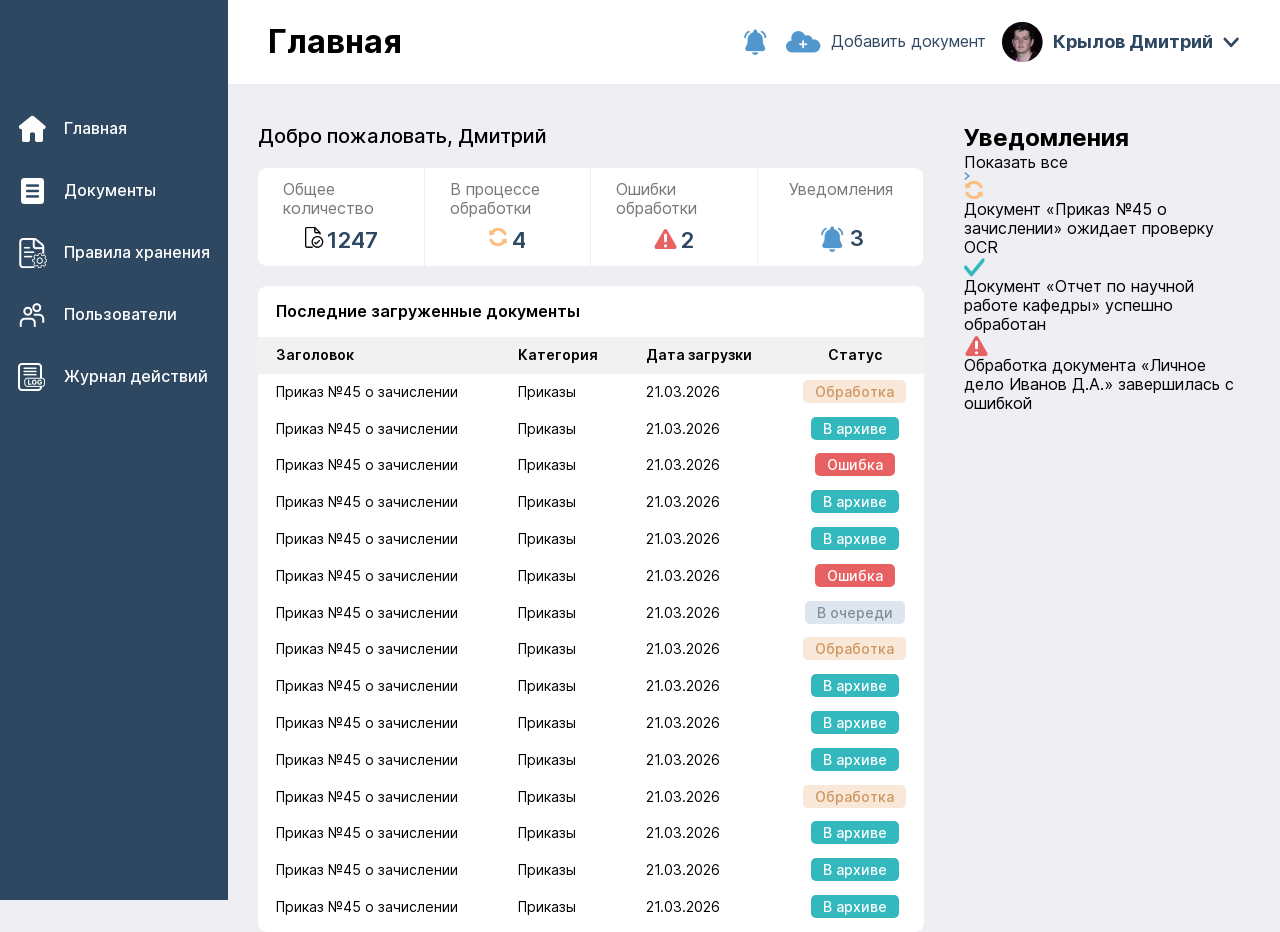
==== index.html @ 473d3536 "Первый коммит" ====
<!DOCTYPE html>

<head>
    <meta charset="UTF-8">
    <meta name="viewport" content="width=device-width, initial-scale=1.0">
    <title>Архив вуза</title>
    <link rel="stylesheet" href="style.css">
</head>

<body>
    <header>
        <nav class="sidebar__nav" aria-label="Боковая навигация">
            <ul class="sidebar__list">
                <li class="sidebar__item sidebar__item--active">
                    <a href="#" class="sidebar__link">
                        <span class="sidebar__icon" aria-hidden="true">
                            <img src="assets/icons/home.png" alt="">
                        </span>
                        <span class="sidebar__text">Главная</span>
                    </a>
                </li>
                <li class="sidebar__item">
                    <a href="#" class="sidebar__link">
                        <span class="sidebar__icon" aria-hidden="true">
                            <img src="assets/icons/docs.png" alt="">
                        </span>
                        <span class="sidebar__text">Документы</span>
                    </a>
                </li>
                <li class="sidebar__item">
                    <a href="#" class="sidebar__link">
                        <span class="sidebar__icon" aria-hidden="true">
                            <img src="assets/icons/rules.png" alt="">
                        </span>
                        <span class="sidebar__text">Правила хранения</span>
                    </a>
                </li>
                <li class="sidebar__item">
                    <a href="#" class="sidebar__link">
                        <span class="sidebar__icon" aria-hidden="true">
                            <img src="assets/icons/users.png" alt="">
                        </span>
                        <span class="sidebar__text">Пользователи</span>
                    </a>
                </li>
                <li class="sidebar__item">
                    <a href="#" class="sidebar__link">
                        <span class="sidebar__icon" aria-hidden="true">
                            <img src="assets/icons/log.png" alt="">
                        </span>
                        <span class="sidebar__text">Журнал действий</span>
                    </a>
                </li>
            </ul>
        </nav>
    </header>
    <main class="main-container">
        <nav class="topbar__nav">
            <h1 class="topbar__title">Главная</h1>

            <div class="topbar__right">
                <a href="#" class="topbar__icon-button" aria-label="Уведомления">
                    <img src="assets/icons/bell.png" alt="">
                </a>

                <a href="#" class="topbar__action">
                    <span class="topbar__action-icon">
                        <img src="assets/icons/add.png" alt="">
                    </span>
                    <span class="topbar__action-text">Добавить документ</span>
                </a>

                <div class="topbar__profile">
                    <button class="topbar__profile-button" type="button">
                        <span class="topbar__avatar">
                            <img src="assets/images/avatar.jpg" alt="Профиль">
                        </span>
                        <span class="topbar__username">Крылов Дмитрий</span>
                        <span class="topbar__arrow">
                            <img src="assets/icons/arrow-down.png" alt="">
                        </span>
                    </button>
                </div>
            </div>
        </nav>
        <div class="main-content">
            <div class="main-content__left">
                <h2 class="welcome">Добро пожаловать, Дмитрий</h2>
                <section class="summary">
                    <ul class="summary__list">
                        <li class="summary__item">
                            <p class="summary__title">Общее количество</p>
                            <div class="summary__value-container">
                                <span class="summary__icon">
                                    <img src="assets/icons/loading-docs.png">
                                </span>
                                <span class="summary__value">1247</span>
                            </div>
                        </li>
                        <li class="summary__item">
                            <p class="summary__title">В процессе обработки</p>
                            <div class="summary__value-container">
                                <span class="summary__icon">
                                    <img src="assets/icons/loading-arrow.png">
                                </span>
                                <span class="summary__value">4</span>
                            </div>
                        </li>
                        <li class="summary__item">
                            <p class="summary__title">Ошибки обработки</p>
                            <div class="summary__value-container">
                                <span class="summary__icon">
                                    <img src="assets/icons/error.png">
                                </span>
                                <span class="summary__value">2</span>
                            </div>
                        </li>
                        <li class="summary__item">
                            <p class="summary__title">Уведомления</p>
                            <div class="summary__value-container">
                                <span class="summary__icon">
                                    <img src="assets/icons/bell.png">
                                </span>
                                <span class="summary__value">3</span>
                            </div>
                        </li>
                    </ul>
                </section>
                <section class="recent-documents">
                    <h2 class="recent-documents__title">Последние загруженные документы</h2>
                    <table class="recent-documents__table table">
                        <thead class="table__head">
                            <tr class="table__row">
                                <th scope="col" class="table__cell--header">Заголовок</th>
                                <th scope="col" class="table__cell--header">Категория</th>
                                <th scope="col" class="table__cell--header">Дата загрузки</th>
                                <th scope="col" class="table__cell--header table__status">Статус</th>
                            </tr>
                        </thead>
                        <tbody class="table__body">
                            <tr class="table__row">
                                <td class="table__cell">Приказ №45 о зачислении</td>
                                <td class="table__cell">Приказы</td>
                                <td class="table__cell">21.03.2026</td>
                                <td class="table__cell table__status"><span class="status status--processing">Обработка</span></td>
                            </tr>
                            <tr class="table__row">
                                <td class="table__cell">Приказ №45 о зачислении</td>
                                <td class="table__cell">Приказы</td>
                                <td class="table__cell">21.03.2026</td>
                                 <td class="table__cell table__status"><span class="status status--archive">В архиве</span></td>
                            </tr>
                            <tr class="table__row">
                                <td class="table__cell">Приказ №45 о зачислении</td>
                                <td class="table__cell">Приказы</td>
                                <td class="table__cell">21.03.2026</td>
                                 <td class="table__cell table__status"><span class="status status--error">Ошибка</span></td>
                            </tr>
                            <tr class="table__row">
                                <td class="table__cell">Приказ №45 о зачислении</td>
                                <td class="table__cell">Приказы</td>
                                <td class="table__cell">21.03.2026</td>
                                 <td class="table__cell table__status"><span class="status status--archive">В архиве</span></td>
                            </tr>
                            <tr class="table__row">
                                <td class="table__cell">Приказ №45 о зачислении</td>
                                <td class="table__cell">Приказы</td>
                                <td class="table__cell">21.03.2026</td>
                                 <td class="table__cell table__status"><span class="status status--archive">В архиве</span></td>
                            </tr>
                            <tr class="table__row">
                                <td class="table__cell">Приказ №45 о зачислении</td>
                                <td class="table__cell">Приказы</td>
                                <td class="table__cell">21.03.2026</td>
                                 <td class="table__cell table__status"><span class="status status--error">Ошибка</span></td>
                            </tr>
                            <tr class="table__row">
                                <td class="table__cell">Приказ №45 о зачислении</td>
                                <td class="table__cell">Приказы</td>
                                <td class="table__cell">21.03.2026</td>
                                 <td class="table__cell table__status"><span class="status status--queue">В очереди</span></td>
                            </tr>
                            <tr class="table__row">
                                <td class="table__cell">Приказ №45 о зачислении</td>
                                <td class="table__cell">Приказы</td>
                                <td class="table__cell">21.03.2026</td>
                                 <td class="table__cell table__status"><span class="status status--processing">Обработка</span></td>
                            </tr>
                            <tr class="table__row">
                                <td class="table__cell">Приказ №45 о зачислении</td>
                                <td class="table__cell">Приказы</td>
                                <td class="table__cell">21.03.2026</td>
                                 <td class="table__cell table__status"><span class="status status--archive">В архиве</span></td>
                            </tr>
                            <tr class="table__row">
                                <td class="table__cell">Приказ №45 о зачислении</td>
                                <td class="table__cell">Приказы</td>
                                <td class="table__cell">21.03.2026</td>
                                 <td class="table__cell table__status"><span class="status status--archive">В архиве</span></td>
                            </tr>
                            <tr class="table__row">
                                <td class="table__cell">Приказ №45 о зачислении</td>
                                <td class="table__cell">Приказы</td>
                                <td class="table__cell">21.03.2026</td>
                                 <td class="table__cell table__status"><span class="status status--archive">В архиве</span></td>
                            </tr>
                            <tr class="table__row">
                                <td class="table__cell">Приказ №45 о зачислении</td>
                                <td class="table__cell">Приказы</td>
                                <td class="table__cell">21.03.2026</td>
                                 <td class="table__cell table__status"><span class="status status--processing">Обработка</span></td>
                            </tr>
                            <tr class="table__row">
                                <td class="table__cell">Приказ №45 о зачислении</td>
                                <td class="table__cell">Приказы</td>
                                <td class="table__cell">21.03.2026</td>
                                 <td class="table__cell table__status"><span class="status status--archive">В архиве</span></td>
                            </tr>
                            <tr class="table__row">
                                <td class="table__cell">Приказ №45 о зачислении</td>
                                <td class="table__cell">Приказы</td>
                                <td class="table__cell">21.03.2026</td>
                                 <td class="table__cell table__status"><span class="status status--archive">В архиве</span></td>
                            </tr>
                            <tr class="table__row">
                                <td class="table__cell">Приказ №45 о зачислении</td>
                                <td class="table__cell">Приказы</td>
                                <td class="table__cell">21.03.2026</td>
                                 <td class="table__cell table__status"><span class="status status--archive">В архиве</span></td>
                            </tr>
                        </tbody>
                    </table>
                </section>
            </div>
            <div class="main-content__right">
                <section class="notifications">
                    <h2 class="notifications__title">Уведомления</h2>
                    <span class="notificationss__detail">Показать все</span>
                    <span class="notifications__arrow">
                        <img src="assets/icons/arrow-right.png" alt="">
                    </span>
                    <ul class="notifications__list">
                        <li class="notifications__item notifications__item--processing">
                            <span class="notifications__icon">
                                <img src="assets/icons/loading-arrow.png" alt="">
                            </span>
                            <p class="notifications__text">
                                Документ «Приказ №45 о зачислении» ожидает проверку OCR
                            </p>
                        </li>

                        <li class="notifications__item notifications__item--success">
                            <span class="notifications__icon">
                                <img src="assets/icons/check.png" alt="">
                            </span>
                            <p class="notifications__text">
                                Документ «Отчет по научной работе кафедры» успешно обработан
                            </p>
                        </li>

                        <li class="notifications__item notifications__item--error">
                            <span class="notifications__icon">
                                <img src="assets/icons/error.png" alt="">
                            </span>
                            <p class="notifications__text">
                                Обработка документа «Личное дело Иванов Д.А.» завершилась с ошибкой
                            </p>
                        </li>
                    </ul>
                </section>
                <!-- <section class="statistics">
                    <div class="statistics__header">
                        <h2 class="statistics__title">Статистика обработки документов</h2>

                        <button class="statistics__period" type="button">
                            <span class="statistics__period-text">За 30 дней</span>
                            <span class="statistics__period-icon" aria-hidden="true">
                                <img src="assets/icons/arrow-down-grey.png" alt="">
                            </span>
                        </button>

                    </div>
                    <div class="statistics__content">
                        <div class="statistics__top">
                            <ul class="statistics__legend">
                                <li class="statistics__legend-item">
                                    <span class="statistics__legend-marker statistics__legend-marker--archive"></span>
                                    <span class="statistics__legend-text">Архивировано</span>
                                </li>
                                <li class="statistics__legend-item">
                                    <span
                                        class="statistics__legend-marker statistics__legend-marker--processing"></span>
                                    <span class="statistics__legend-text">В обработке</span>
                                </li>
                                <li class="statistics__legend-item">
                                    <span class="statistics__legend-marker statistics__legend-marker--queue"></span>
                                    <span class="statistics__legend-text">В очереди</span>
                                </li>
                                <li class="statistics__legend-item">
                                    <span class="statistics__legend-marker statistics__legend-marker--error"></span>
                                    <span class="statistics__legend-text">Ошибки</span>
                                </li>
                            </ul>

                            <div class="statistics__donut-chart">
                                <canvas id="donutChart"></canvas>
                            </div>
                        </div>

                        <div class="statistics__chart">
                            <canvas id="barChart"></canvas>
                        </div>
                    </div>
                </section> -->
            </div>
        </div>
    </main>
    <footer>

    </footer>
</body>
<html lang="ru">

</html>
---- style.css ----
/* * {
    outline: 4px solid red !important;
} */

@font-face {
    font-family: 'Inter';
    src: url('assets/fonts/Inter-Regular.woff2') format('woff2');
    font-weight: 400;
    font-style: normal;
    font-display: swap;
}

@font-face {
    font-family: 'Inter';
    src: url('assets/fonts/Inter-Medium.woff2') format('woff2');
    font-weight: 500;
    font-style: normal;
    font-display: swap;
}

@font-face {
    font-family: 'Inter';
    src: url('assets/fonts/Inter-SemiBold.woff2') format('woff2');
    font-weight: 600;
    font-style: normal;
    font-display: swap;
}

@font-face {
    font-family: 'Inter';
    src: url('assets/fonts/Inter-Bold.woff2') format('woff2');
    font-weight: 700;
    font-style: normal;
    font-display: swap;
}

*,
::before,
::after {
    box-sizing: border-box;
}

:where(ul, ol):where([class]) {
    padding-left: 0;
}

body,
:where(blockquote, figure, fieldset):where([class]) {
    margin: 0;
}

:where(h1,
    h2,
    h3,
    h4,
    h5,
    h6,
    p,
    ul,
    ol,
    dl):where([class]) {
    margin-block: 0;
}

:where(dd[class]) {
    margin-left: 0;
}

:where(fieldset[class]) {
    padding: 0;
    border: none;
}

:where(ul[class]) {
    list-style: none;
}


:where(address[class]) {
    font-style: normal;
}

p {
    --paragraphMarginBottom: 24px;
    margin-block: 0;
}

p:where(:not([class]):not(:last-child)) {
    margin-bottom: var(--paragraphMarginBottom);
}

p:where(:not([class]):not(:last-child)) {
    margin-bottom: var(--paragraphMarginBottom);
}

img,
video {
    display: block;
    max-width: 100%;
    height: auto;
}

input,
textarea,
select,
button {
    font: inherit;
}

html {
    height: 100%;
    /* scrollbar-gutter: stable; */
    scroll-behavior: smooth;
}



body {
    min-height: 100%;
    line-height: 1.2;
}

button,
label {
    cursor: pointer;
}

button {
    -webkit-tap-highlight-color: transparent;
}

:where(table) {
    border-collapse: collapse;
    border-color: currentColor;
}

:root {
    --color-bg: #EFEEF3;
    --color-bg-second: #FFFFFF;
    --color-text: #000000;
    --color-nav-text: #FFFFFF;
    --color-accent: #2E4861;

    --font-family: 'Inter', sans-serif;
    --font-size: 1rem;
}

body {
    background-color: var(--color-bg);
    font-family: 'Inter';

}

.main-container {
    margin-left: 228px;
    width: calc(100% - 228px);
}

.main-content {
    display: flex;
    justify-content: space-between;
    gap: 40px;
    padding-inline: 30px;
    width: 100%;
}

.main-content__left {
    width: 70%;
}

.main-content__right {
    width: 30%;
}


.sidebar__nav {
    position: fixed;
    top: 0;
    left: 0;
    width: 228px;
    height: 100vh;
    background-color: var(--color-accent);

}

.sidebar__list {
    margin-top: 114px;
    padding-inline: 17px;
}

.sidebar__link {
    display: flex;
    align-items: center;
    margin-bottom: 32px;
    text-decoration: none;
}

.sidebar__icon {
    margin-right: 17px;
}

.sidebar__text {
    color: var(--color-bg-second);
    font-weight: 500;
    font-size: 16px;
}

.topbar__nav {
    background-color: var(--color-nav-text);
    width: 100%;
    margin-bottom: 40px;
    display: flex;
    justify-content: space-between;
    align-items: center;
    padding: 22px 40px;
}


.topbar__title {
    font-size: 32px;
    font-weight: 700;
}

.topbar__right {
    display: flex;
    align-items: center;
    gap: 16px;
    max-width: 530px;
}

.topbar__action {
    display: flex;
    align-items: center;
    gap: 10px;
    text-decoration: none;
}

.topbar__action-text {
    color: var(--color-accent);
    font-weight: 400;
}

.topbar__profile-button {
    display: flex;
    align-items: center;
    gap: 10px;
    padding: 0;
    border: none;
    background-color: var(--color-bg-second);
}

.topbar__username {
    color: var(--color-accent);
    font-weight: 700;
    font-size: 18px;
}



.welcome {
    font-size: 20px;
    font-weight: 500;
    margin-bottom: 20px;
}

.summary {
    background-color: var(--color-bg-second);
    width: 100%;
    border-radius: 9px;
    margin-bottom: 20px;
}

.summary__list {
    display: flex;
    flex-direction: row;
}

.summary__item {
    width: 25%;
    display: flex;
    flex-direction: column;
    align-items: center;
    justify-content: space-between;
    border-right: 1px solid #EFEFF1;
    padding: 12px 25px;
}

.summary__title {
    color: #797878;
    font-size: 16px;
    margin-bottom: 9px;
}

.summary__value-container {
    display: flex;
    gap:3px;
}

.summary__value {
    color: var(--color-accent);
    font-size: 22px;
    font-weight: 600;
}

.recent-documents {
    background-color: var(--color-bg-second);
    border-radius: 9px;
    padding-bottom: 6px;
}

.recent-documents__title {
    color: var(--color-text);
    padding: 16px 18px;
    font-size: 16px;
    font-weight: 600;
}

.recent-documents__table {
    width: 100%;
    text-align: left;
    font-size: 14px;
}

.table__head {
    background-color: #F1F1F1;
    width: 100%;
}

.table__cell--header  {
    font-weight: 600;
    padding: 10px 18px;

}

.table__cell{
    font-weight: 400;
    padding: 10px 18px;
}


.table__status {
    text-align: center;
    width:10%;

}

.status {
    padding: 3px 12px;
    text-align: center;
    border-radius: 5px;
    font-size: 14px;
    font-weight: 500;
    color:var(--color-nav-text);
}

.status--archive {
    background-color: #33B8BE;
}

.status--error {
    background-color: #E76162;
}

.status--processing {
    background-color: #F9E8D8;
    color: #CE9560;
}

.status--queue{
    background-color:#DDE6EF;
    color: #808E9B;
}
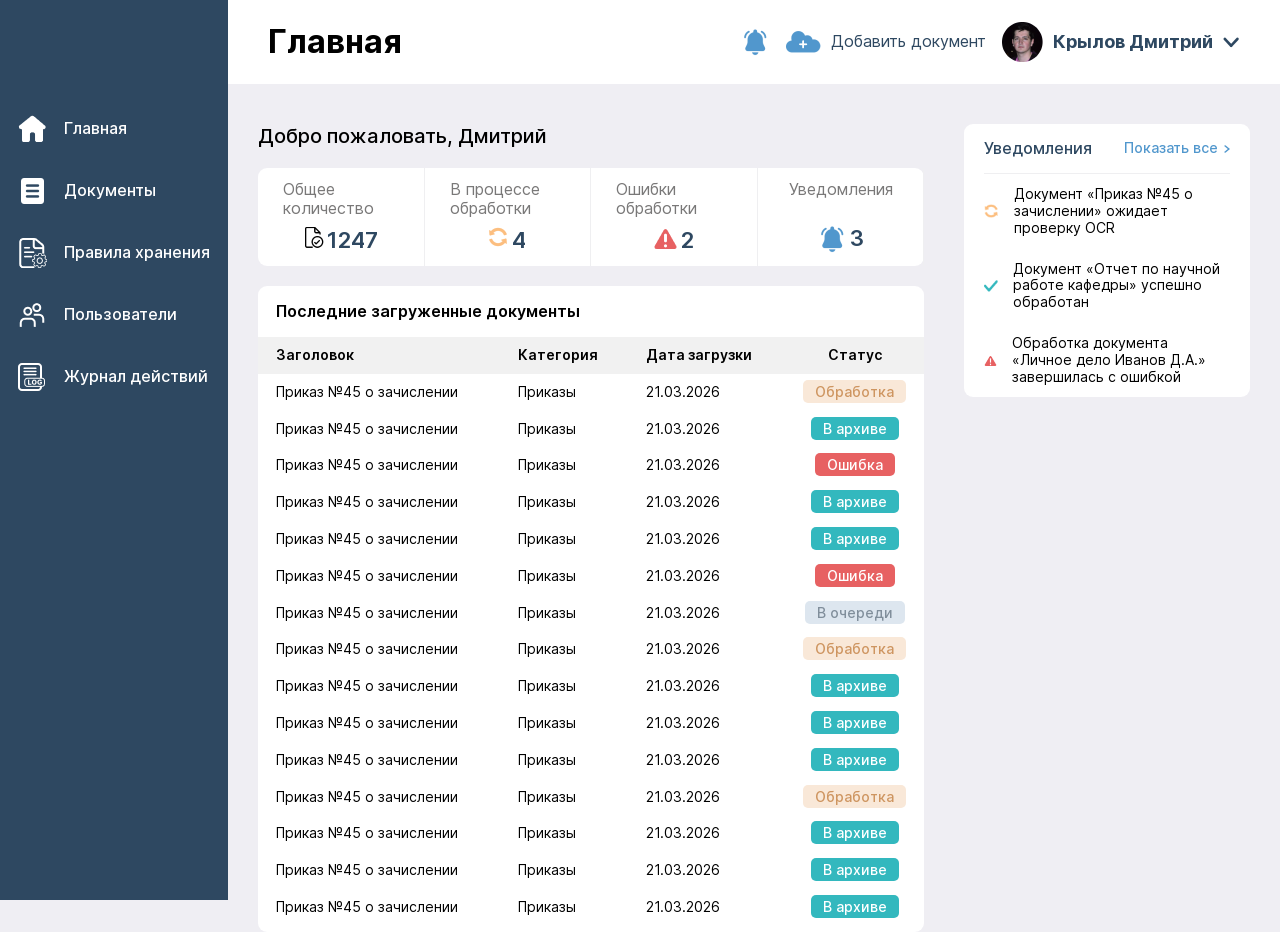
==== commit 7ed34097: "Notifications have been made" ====
--- a/index.html
+++ b/index.html
@@ -142,91 +142,106 @@
                                 <td class="table__cell">Приказ №45 о зачислении</td>
                                 <td class="table__cell">Приказы</td>
                                 <td class="table__cell">21.03.2026</td>
-                                <td class="table__cell table__status"><span class="status status--processing">Обработка</span></td>
-                            </tr>
-                            <tr class="table__row">
-                                <td class="table__cell">Приказ №45 о зачислении</td>
-                                <td class="table__cell">Приказы</td>
-                                <td class="table__cell">21.03.2026</td>
-                                 <td class="table__cell table__status"><span class="status status--archive">В архиве</span></td>
-                            </tr>
-                            <tr class="table__row">
-                                <td class="table__cell">Приказ №45 о зачислении</td>
-                                <td class="table__cell">Приказы</td>
-                                <td class="table__cell">21.03.2026</td>
-                                 <td class="table__cell table__status"><span class="status status--error">Ошибка</span></td>
-                            </tr>
-                            <tr class="table__row">
-                                <td class="table__cell">Приказ №45 о зачислении</td>
-                                <td class="table__cell">Приказы</td>
-                                <td class="table__cell">21.03.2026</td>
-                                 <td class="table__cell table__status"><span class="status status--archive">В архиве</span></td>
-                            </tr>
-                            <tr class="table__row">
-                                <td class="table__cell">Приказ №45 о зачислении</td>
-                                <td class="table__cell">Приказы</td>
-                                <td class="table__cell">21.03.2026</td>
-                                 <td class="table__cell table__status"><span class="status status--archive">В архиве</span></td>
-                            </tr>
-                            <tr class="table__row">
-                                <td class="table__cell">Приказ №45 о зачислении</td>
-                                <td class="table__cell">Приказы</td>
-                                <td class="table__cell">21.03.2026</td>
-                                 <td class="table__cell table__status"><span class="status status--error">Ошибка</span></td>
-                            </tr>
-                            <tr class="table__row">
-                                <td class="table__cell">Приказ №45 о зачислении</td>
-                                <td class="table__cell">Приказы</td>
-                                <td class="table__cell">21.03.2026</td>
-                                 <td class="table__cell table__status"><span class="status status--queue">В очереди</span></td>
-                            </tr>
-                            <tr class="table__row">
-                                <td class="table__cell">Приказ №45 о зачислении</td>
-                                <td class="table__cell">Приказы</td>
-                                <td class="table__cell">21.03.2026</td>
-                                 <td class="table__cell table__status"><span class="status status--processing">Обработка</span></td>
-                            </tr>
-                            <tr class="table__row">
-                                <td class="table__cell">Приказ №45 о зачислении</td>
-                                <td class="table__cell">Приказы</td>
-                                <td class="table__cell">21.03.2026</td>
-                                 <td class="table__cell table__status"><span class="status status--archive">В архиве</span></td>
-                            </tr>
-                            <tr class="table__row">
-                                <td class="table__cell">Приказ №45 о зачислении</td>
-                                <td class="table__cell">Приказы</td>
-                                <td class="table__cell">21.03.2026</td>
-                                 <td class="table__cell table__status"><span class="status status--archive">В архиве</span></td>
-                            </tr>
-                            <tr class="table__row">
-                                <td class="table__cell">Приказ №45 о зачислении</td>
-                                <td class="table__cell">Приказы</td>
-                                <td class="table__cell">21.03.2026</td>
-                                 <td class="table__cell table__status"><span class="status status--archive">В архиве</span></td>
-                            </tr>
-                            <tr class="table__row">
-                                <td class="table__cell">Приказ №45 о зачислении</td>
-                                <td class="table__cell">Приказы</td>
-                                <td class="table__cell">21.03.2026</td>
-                                 <td class="table__cell table__status"><span class="status status--processing">Обработка</span></td>
-                            </tr>
-                            <tr class="table__row">
-                                <td class="table__cell">Приказ №45 о зачислении</td>
-                                <td class="table__cell">Приказы</td>
-                                <td class="table__cell">21.03.2026</td>
-                                 <td class="table__cell table__status"><span class="status status--archive">В архиве</span></td>
-                            </tr>
-                            <tr class="table__row">
-                                <td class="table__cell">Приказ №45 о зачислении</td>
-                                <td class="table__cell">Приказы</td>
-                                <td class="table__cell">21.03.2026</td>
-                                 <td class="table__cell table__status"><span class="status status--archive">В архиве</span></td>
-                            </tr>
-                            <tr class="table__row">
-                                <td class="table__cell">Приказ №45 о зачислении</td>
-                                <td class="table__cell">Приказы</td>
-                                <td class="table__cell">21.03.2026</td>
-                                 <td class="table__cell table__status"><span class="status status--archive">В архиве</span></td>
+                                <td class="table__cell table__status"><span
+                                        class="status status--processing">Обработка</span></td>
+                            </tr>
+                            <tr class="table__row">
+                                <td class="table__cell">Приказ №45 о зачислении</td>
+                                <td class="table__cell">Приказы</td>
+                                <td class="table__cell">21.03.2026</td>
+                                <td class="table__cell table__status"><span class="status status--archive">В
+                                        архиве</span></td>
+                            </tr>
+                            <tr class="table__row">
+                                <td class="table__cell">Приказ №45 о зачислении</td>
+                                <td class="table__cell">Приказы</td>
+                                <td class="table__cell">21.03.2026</td>
+                                <td class="table__cell table__status"><span class="status status--error">Ошибка</span>
+                                </td>
+                            </tr>
+                            <tr class="table__row">
+                                <td class="table__cell">Приказ №45 о зачислении</td>
+                                <td class="table__cell">Приказы</td>
+                                <td class="table__cell">21.03.2026</td>
+                                <td class="table__cell table__status"><span class="status status--archive">В
+                                        архиве</span></td>
+                            </tr>
+                            <tr class="table__row">
+                                <td class="table__cell">Приказ №45 о зачислении</td>
+                                <td class="table__cell">Приказы</td>
+                                <td class="table__cell">21.03.2026</td>
+                                <td class="table__cell table__status"><span class="status status--archive">В
+                                        архиве</span></td>
+                            </tr>
+                            <tr class="table__row">
+                                <td class="table__cell">Приказ №45 о зачислении</td>
+                                <td class="table__cell">Приказы</td>
+                                <td class="table__cell">21.03.2026</td>
+                                <td class="table__cell table__status"><span class="status status--error">Ошибка</span>
+                                </td>
+                            </tr>
+                            <tr class="table__row">
+                                <td class="table__cell">Приказ №45 о зачислении</td>
+                                <td class="table__cell">Приказы</td>
+                                <td class="table__cell">21.03.2026</td>
+                                <td class="table__cell table__status"><span class="status status--queue">В
+                                        очереди</span></td>
+                            </tr>
+                            <tr class="table__row">
+                                <td class="table__cell">Приказ №45 о зачислении</td>
+                                <td class="table__cell">Приказы</td>
+                                <td class="table__cell">21.03.2026</td>
+                                <td class="table__cell table__status"><span
+                                        class="status status--processing">Обработка</span></td>
+                            </tr>
+                            <tr class="table__row">
+                                <td class="table__cell">Приказ №45 о зачислении</td>
+                                <td class="table__cell">Приказы</td>
+                                <td class="table__cell">21.03.2026</td>
+                                <td class="table__cell table__status"><span class="status status--archive">В
+                                        архиве</span></td>
+                            </tr>
+                            <tr class="table__row">
+                                <td class="table__cell">Приказ №45 о зачислении</td>
+                                <td class="table__cell">Приказы</td>
+                                <td class="table__cell">21.03.2026</td>
+                                <td class="table__cell table__status"><span class="status status--archive">В
+                                        архиве</span></td>
+                            </tr>
+                            <tr class="table__row">
+                                <td class="table__cell">Приказ №45 о зачислении</td>
+                                <td class="table__cell">Приказы</td>
+                                <td class="table__cell">21.03.2026</td>
+                                <td class="table__cell table__status"><span class="status status--archive">В
+                                        архиве</span></td>
+                            </tr>
+                            <tr class="table__row">
+                                <td class="table__cell">Приказ №45 о зачислении</td>
+                                <td class="table__cell">Приказы</td>
+                                <td class="table__cell">21.03.2026</td>
+                                <td class="table__cell table__status"><span
+                                        class="status status--processing">Обработка</span></td>
+                            </tr>
+                            <tr class="table__row">
+                                <td class="table__cell">Приказ №45 о зачислении</td>
+                                <td class="table__cell">Приказы</td>
+                                <td class="table__cell">21.03.2026</td>
+                                <td class="table__cell table__status"><span class="status status--archive">В
+                                        архиве</span></td>
+                            </tr>
+                            <tr class="table__row">
+                                <td class="table__cell">Приказ №45 о зачислении</td>
+                                <td class="table__cell">Приказы</td>
+                                <td class="table__cell">21.03.2026</td>
+                                <td class="table__cell table__status"><span class="status status--archive">В
+                                        архиве</span></td>
+                            </tr>
+                            <tr class="table__row">
+                                <td class="table__cell">Приказ №45 о зачислении</td>
+                                <td class="table__cell">Приказы</td>
+                                <td class="table__cell">21.03.2026</td>
+                                <td class="table__cell table__status"><span class="status status--archive">В
+                                        архиве</span></td>
                             </tr>
                         </tbody>
                     </table>
@@ -234,11 +249,15 @@
             </div>
             <div class="main-content__right">
                 <section class="notifications">
-                    <h2 class="notifications__title">Уведомления</h2>
-                    <span class="notificationss__detail">Показать все</span>
-                    <span class="notifications__arrow">
-                        <img src="assets/icons/arrow-right.png" alt="">
-                    </span>
+                    <div class="notifications__head">
+                        <h2 class="notifications__title">Уведомления</h2>
+                        <div class="notifications__detail-container">
+                            <span class="notificationss__detail">Показать все</span>
+                            <span class="notifications__arrow">
+                                <img src="assets/icons/arrow-right.png" alt="">
+                            </span>
+                        </div>
+                    </div>
                     <ul class="notifications__list">
                         <li class="notifications__item notifications__item--processing">
                             <span class="notifications__icon">
--- a/style.css
+++ b/style.css
@@ -293,7 +293,7 @@
 
 .summary__value-container {
     display: flex;
-    gap:3px;
+    gap: 3px;
 }
 
 .summary__value {
@@ -326,13 +326,13 @@
     width: 100%;
 }
 
-.table__cell--header  {
+.table__cell--header {
     font-weight: 600;
     padding: 10px 18px;
 
 }
 
-.table__cell{
+.table__cell {
     font-weight: 400;
     padding: 10px 18px;
 }
@@ -340,7 +340,7 @@
 
 .table__status {
     text-align: center;
-    width:10%;
+    width: 10%;
 
 }
 
@@ -350,7 +350,7 @@
     border-radius: 5px;
     font-size: 14px;
     font-weight: 500;
-    color:var(--color-nav-text);
+    color: var(--color-nav-text);
 }
 
 .status--archive {
@@ -366,7 +366,53 @@
     color: #CE9560;
 }
 
-.status--queue{
-    background-color:#DDE6EF;
+.status--queue {
+    background-color: #DDE6EF;
     color: #808E9B;
+}
+
+.notifications {
+    background-color: var(--color-bg-second);
+    border-radius: 9px;
+    padding-inline: 20px;
+}
+
+.notifications__head {
+    display: flex;
+    align-items: center;
+    justify-content: space-between;
+    padding-block: 15px;
+    border-bottom: 1px solid #EFEFF1;
+}
+
+.notifications__title {
+    color: var(--color-accent);
+    font-size: 16px;
+    font-weight: 500;
+}
+
+.notifications__detail-container {
+    display: flex;
+    align-items: center;
+    gap: 6px;
+}
+
+.notificationss__detail {
+    color: #5197CD;
+    font-size: 14px;
+    font-weight: 500;
+}
+
+.notifications__item {
+    display: flex;
+    align-items: center;
+    gap: 15px;
+    font-size: 14px;
+    padding-block: 12px;
+}
+
+.notifications__icon {
+    width: 30px;
+    display: flex;
+    align-items: center;
 }
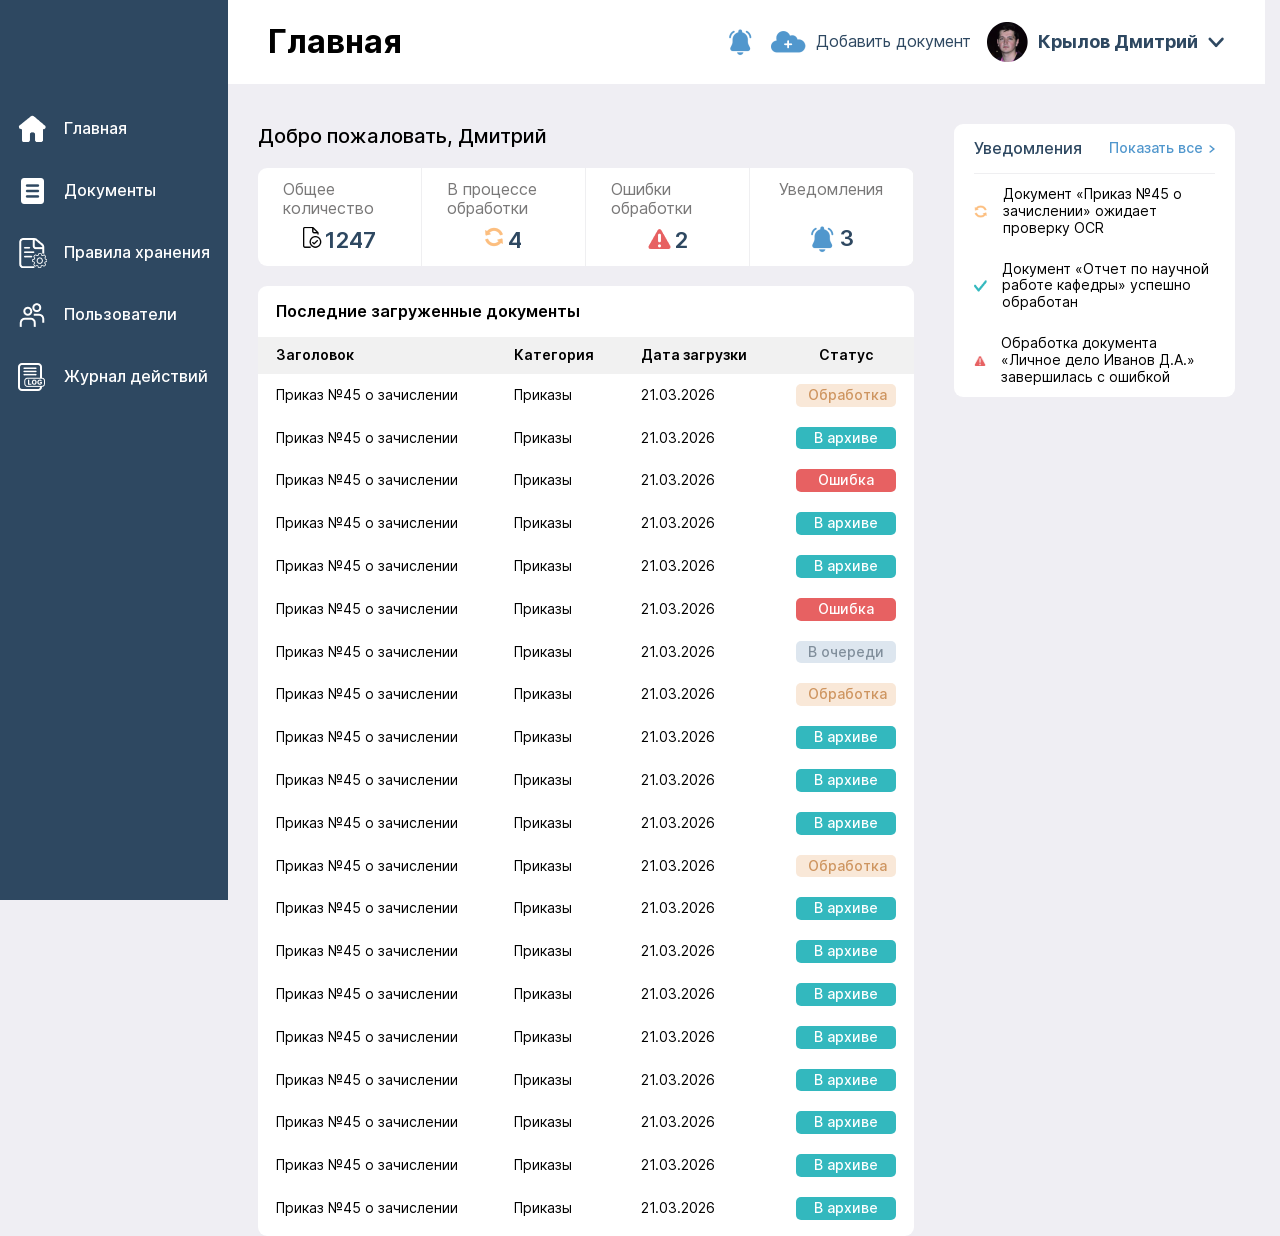
==== commit a087127b: "Исправила размер столбца "Статус"" ====
--- a/index.html
+++ b/index.html
@@ -243,6 +243,42 @@
                                 <td class="table__cell table__status"><span class="status status--archive">В
                                         архиве</span></td>
                             </tr>
+                            <tr class="table__row">
+                                <td class="table__cell">Приказ №45 о зачислении</td>
+                                <td class="table__cell">Приказы</td>
+                                <td class="table__cell">21.03.2026</td>
+                                <td class="table__cell table__status"><span class="status status--archive">В
+                                        архиве</span></td>
+                            </tr>
+                            <tr class="table__row">
+                                <td class="table__cell">Приказ №45 о зачислении</td>
+                                <td class="table__cell">Приказы</td>
+                                <td class="table__cell">21.03.2026</td>
+                                <td class="table__cell table__status"><span class="status status--archive">В
+                                        архиве</span></td>
+                            </tr>
+                            <tr class="table__row">
+                                <td class="table__cell">Приказ №45 о зачислении</td>
+                                <td class="table__cell">Приказы</td>
+                                <td class="table__cell">21.03.2026</td>
+                                <td class="table__cell table__status"><span class="status status--archive">В
+                                        архиве</span></td>
+                            </tr>
+                            <tr class="table__row">
+                                <td class="table__cell">Приказ №45 о зачислении</td>
+                                <td class="table__cell">Приказы</td>
+                                <td class="table__cell">21.03.2026</td>
+                                <td class="table__cell table__status"><span class="status status--archive">В
+                                        архиве</span></td>
+                            </tr>
+                            <tr class="table__row">
+                                <td class="table__cell">Приказ №45 о зачислении</td>
+                                <td class="table__cell">Приказы</td>
+                                <td class="table__cell">21.03.2026</td>
+                                <td class="table__cell table__status"><span class="status status--archive">В
+                                        архиве</span></td>
+                            </tr>
+                        
                         </tbody>
                     </table>
                 </section>
--- a/style.css
+++ b/style.css
@@ -109,7 +109,7 @@
 
 html {
     height: 100%;
-    /* scrollbar-gutter: stable; */
+    scrollbar-gutter: stable;
     scroll-behavior: smooth;
 }
 
@@ -345,12 +345,14 @@
 }
 
 .status {
+    display: inline-block;
     padding: 3px 12px;
     text-align: center;
     border-radius: 5px;
     font-size: 14px;
     font-weight: 500;
     color: var(--color-nav-text);
+    width:100px;
 }
 
 .status--archive {
@@ -383,6 +385,7 @@
     justify-content: space-between;
     padding-block: 15px;
     border-bottom: 1px solid #EFEFF1;
+    gap: 20px;
 }
 
 .notifications__title {
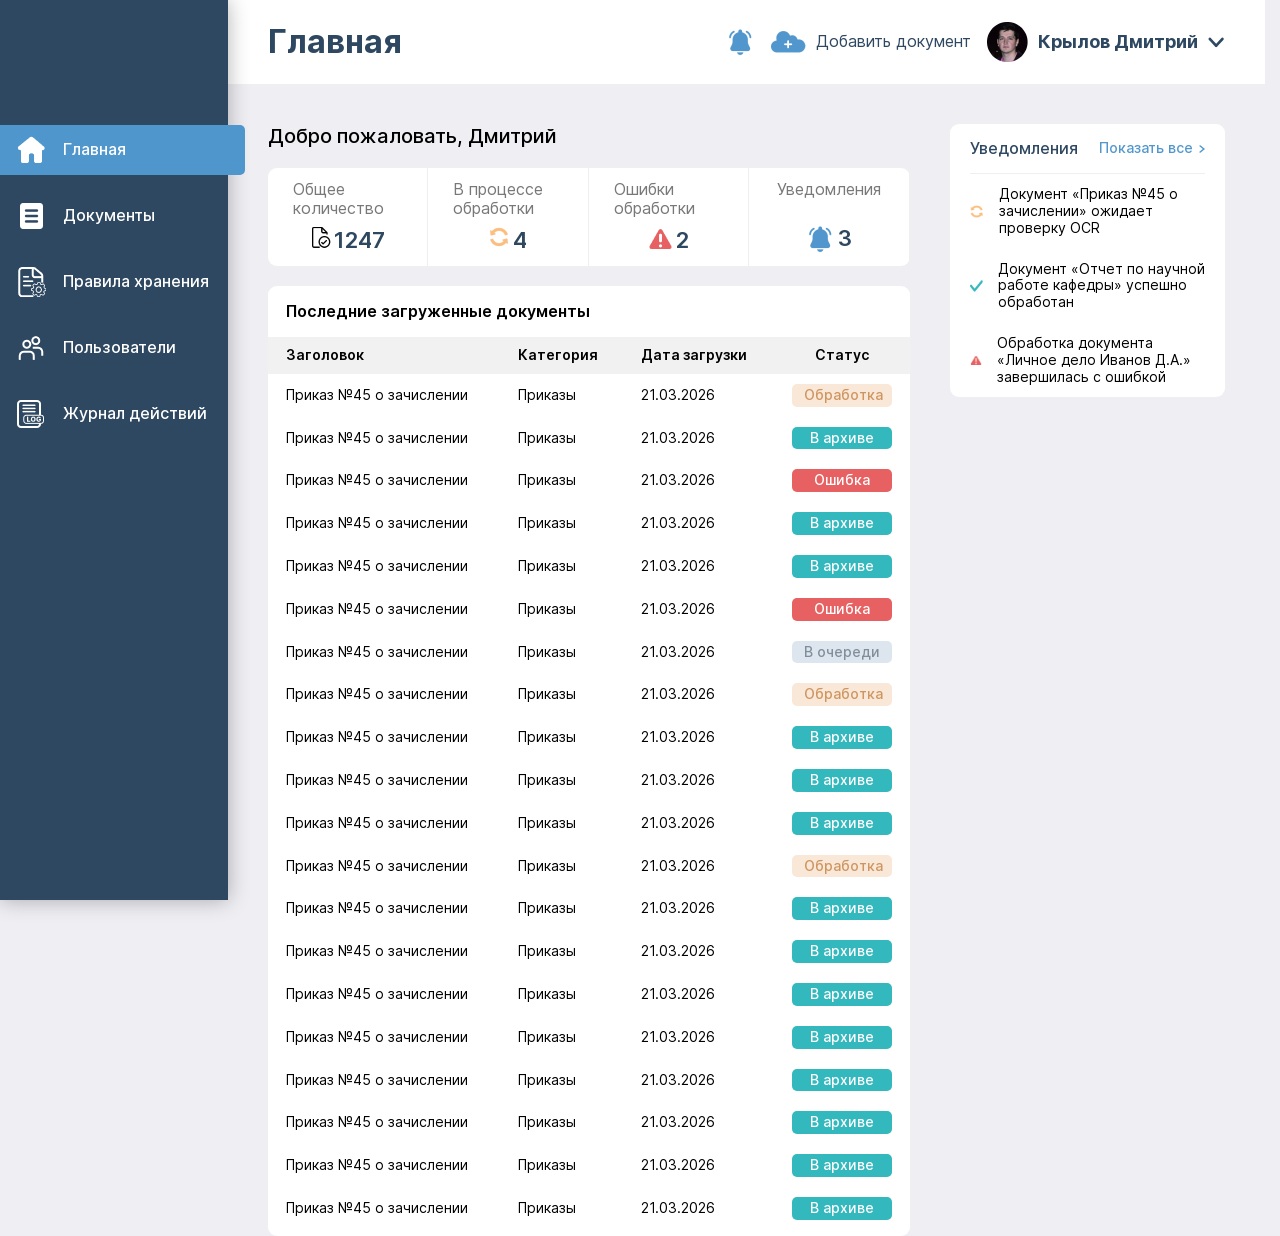
==== commit 930330e8: "Добавила активную ссылку, исправила отступы" ====
--- a/index.html
+++ b/index.html
@@ -11,8 +11,8 @@
     <header>
         <nav class="sidebar__nav" aria-label="Боковая навигация">
             <ul class="sidebar__list">
-                <li class="sidebar__item sidebar__item--active">
-                    <a href="#" class="sidebar__link">
+                <li class="sidebar__item">
+                    <a href="#" class="sidebar__link sidebar__link--active">
                         <span class="sidebar__icon" aria-hidden="true">
                             <img src="assets/icons/home.png" alt="">
                         </span>
@@ -278,7 +278,6 @@
                                 <td class="table__cell table__status"><span class="status status--archive">В
                                         архиве</span></td>
                             </tr>
-                        
                         </tbody>
                     </table>
                 </section>
--- a/style.css
+++ b/style.css
@@ -160,7 +160,7 @@
     display: flex;
     justify-content: space-between;
     gap: 40px;
-    padding-inline: 30px;
+    padding-inline: 40px;
     width: 100%;
 }
 
@@ -180,19 +180,26 @@
     width: 228px;
     height: 100vh;
     background-color: var(--color-accent);
-
+    box-shadow: 0px 0px 20px 0px rgba(0, 0, 0, 0.3);
 }
 
 .sidebar__list {
-    margin-top: 114px;
-    padding-inline: 17px;
+    margin-top: 125px;
 }
 
 .sidebar__link {
-    display: flex;
-    align-items: center;
-    margin-bottom: 32px;
+    position: relative;
+    display: flex;
+    align-items: center;
+    margin-bottom: 16px;
     text-decoration: none;
+    padding: 10px 16px;
+}
+
+.sidebar__link--active{
+    background-color: #4F96CC;
+    width: 245px;
+    border-radius: 0px 5px 5px 0px;
 }
 
 .sidebar__icon {
@@ -219,6 +226,7 @@
 .topbar__title {
     font-size: 32px;
     font-weight: 700;
+    color:var(--color-accent);
 }
 
 .topbar__right {
@@ -352,7 +360,7 @@
     font-size: 14px;
     font-weight: 500;
     color: var(--color-nav-text);
-    width:100px;
+    width: 100px;
 }
 
 .status--archive {
